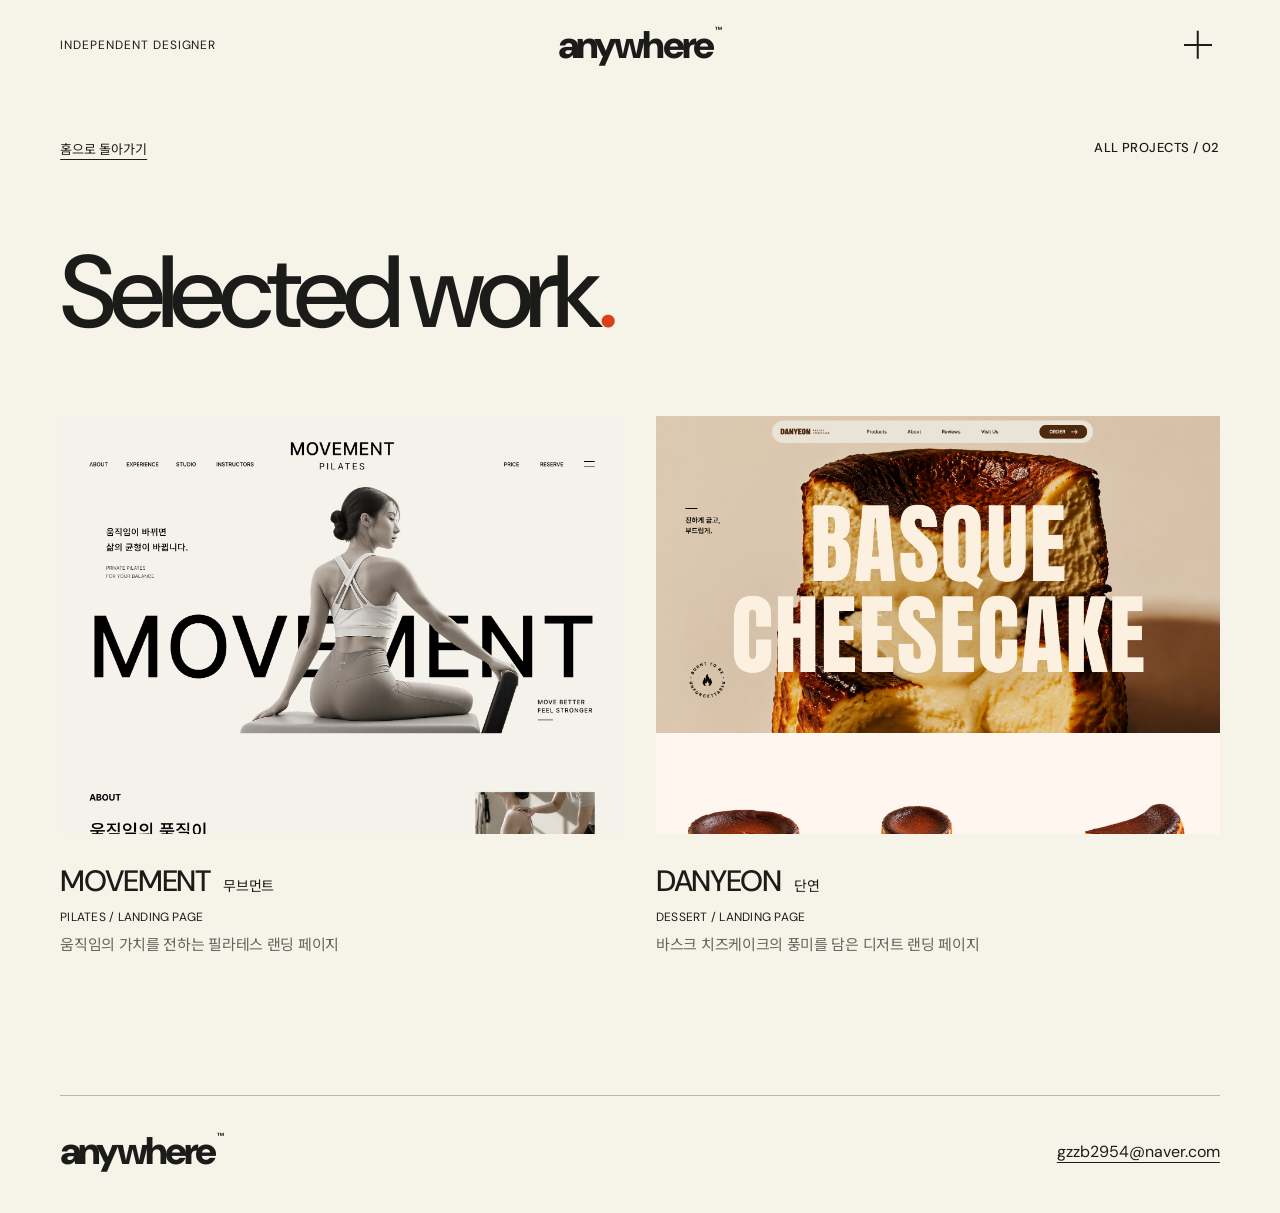
==== projects/index.html @ e53317ad "Add project archive" ====
<!doctype html><html lang="ko"><head><meta charset="UTF-8"><meta name="viewport" content="width=device-width,initial-scale=1"><title>전체 프로젝트 — anywhere</title><meta name="description" content="anywhere의 웹 디자인 프로젝트. 무브먼트와 단연의 랜딩 페이지 디자인을 만나보세요."><meta name="theme-color" content="#f6f3e9"><link rel="icon" href="../assets/favicon.svg" type="image/svg+xml"><link rel="stylesheet" href="../design.css?v=content-2"><script src="../site.js?v=spacing-1" defer></script></head><body class="archive-page" id="top"><a class="skip" href="#main">본문으로 건너뛰기</a><header class="site-header"><span class="header-caption">INDEPENDENT DESIGNER</span><a class="wordmark" href="../" aria-label="anywhere 홈">anywhere<sup>™</sup></a><button class="menu-toggle" id="menu-toggle" type="button" aria-label="메뉴 열기" aria-controls="site-menu" aria-expanded="false"><span class="plus" aria-hidden="true"></span></button></header><dialog class="site-menu" id="site-menu" aria-label="사이트 메뉴"><div class="menu-head"><span class="eyebrow">EXPLORE ANYWHERE</span><button class="menu-close" type="button" aria-label="메뉴 닫기"><span class="plus" aria-hidden="true"></span></button></div><nav aria-label="메인 메뉴"><a href="../#projects"><span>Work</span><small>01</small></a><a href="../#about"><span>About</span><small>02</small></a><a href="../#contact"><span>Contact</span><small>03</small></a></nav><div class="menu-bottom"><span class="eyebrow">DESIGN WITH INTENTION.</span><p>작은 관찰에서 시작해,<br>더 나은 경험을 만듭니다.</p><span class="eyebrow">UI / UX · WEB · BRANDING</span></div></dialog><noscript><nav class="fallback-nav" aria-label="메인 메뉴"><a href="../#projects">Work</a><a href="../#about">About</a><a href="../#contact">Contact</a></nav></noscript><main id="main"><section class="project-archive" aria-labelledby="archive-title"><div class="archive-top"><a class="return-link" href="../#projects">홈으로 돌아가기</a><span class="eyebrow">ALL PROJECTS / 02</span></div><h1 id="archive-title">Selected work<span>.</span></h1><div class="archive-grid"><article class="project"><a class="project-link" href="movement/"><div class="project-image landing-thumbnail"><img src="../assets/movement.png" width="1920" height="9188" alt="무브먼트 랜딩 페이지의 첫 화면" loading="lazy"><span class="project-open">VIEW PROJECT <svg class="arrow arrow-ne" viewBox="0 0 24 24" fill="none" aria-hidden="true"><path d="M7 17 17 7M7 7h10v10"/></svg></span></div><div class="project-meta"><h2>MOVEMENT <span class="project-korean">무브먼트</span></h2><span>PILATES / LANDING PAGE</span></div><p>움직임의 가치를 전하는 필라테스 랜딩 페이지</p></a></article><article class="project"><a class="project-link" href="danyeon/"><div class="project-image landing-thumbnail"><img src="../assets/danyeon.png" width="1920" height="7399" alt="단연 랜딩 페이지의 첫 화면" loading="lazy"><span class="project-open">VIEW PROJECT <svg class="arrow arrow-ne" viewBox="0 0 24 24" fill="none" aria-hidden="true"><path d="M7 17 17 7M7 7h10v10"/></svg></span></div><div class="project-meta"><h2>DANYEON <span class="project-korean">단연</span></h2><span>DESSERT / LANDING PAGE</span></div><p>바스크 치즈케이크의 풍미를 담은 디저트 랜딩 페이지</p></a></article></div></section></main><footer class="archive-footer"><a class="wordmark" href="../" aria-label="anywhere 홈">anywhere<sup>™</sup></a><a class="contact-email" href="mailto:gzzb2954@naver.com">gzzb2954@naver.com</a></footer></body></html>
---- design.css ----
@import url('https://fonts.googleapis.com/css2?family=DM+Sans:wght@400;500;600;700;800;900&family=Noto+Sans+KR:wght@400;500;600;700;800;900&display=swap');
:root{--paper:#f6f3e9;--ink:#1b1c1a;--orange:#d93f19;--line:#bab8ad;--muted:#65665e;--pad:4.7vw;--header:90px;--font:'DM Sans','Noto Sans KR',sans-serif}*{box-sizing:border-box}html{scroll-behavior:smooth;scroll-padding-top:110px}body{margin:0;background:var(--paper);color:var(--ink);font-family:var(--font);-webkit-font-smoothing:antialiased;isolation:isolate}a{color:inherit;text-decoration:none}button{font:inherit;color:inherit}button,a{-webkit-tap-highlight-color:transparent}button{cursor:pointer}a:focus-visible,button:focus-visible,[tabindex]:focus-visible{outline:2px solid var(--orange);outline-offset:6px}::selection{background:var(--orange);color:var(--paper)}.sr-only{position:absolute;width:1px;height:1px;padding:0;margin:-1px;overflow:hidden;clip:rect(0,0,0,0);white-space:nowrap;border:0}.skip{position:fixed;left:20px;top:-80px;z-index:60;background:var(--ink);color:var(--paper);padding:15px}.skip:focus{top:15px}.eyebrow{font-size:.8125rem;line-height:1.6;letter-spacing:.035em;font-weight:500}.arrow{display:inline-block;flex:none;width:22px;height:22px;stroke:currentColor;stroke-width:1.5;vertical-align:middle}.arrow-down{transform:rotate(135deg)}.arrow-up{transform:rotate(-45deg)}.arrow-left{transform:rotate(-135deg)}.arrow-right{transform:rotate(45deg)}
/* Quiet center branding and a compact, keyboard accessible menu. */
.site-header{height:var(--header);position:sticky;top:0;z-index:25;background:var(--paper);display:grid;grid-template-columns:1fr auto 1fr;align-items:center;padding:0 var(--pad)}.header-caption{font-size:.75rem;letter-spacing:.08em}.wordmark{font-size:2.4rem;font-weight:900;letter-spacing:-.075em;line-height:1;position:relative}.wordmark sup{font-size:.55rem;font-weight:600;vertical-align:top;margin-left:3px;letter-spacing:0}.menu-toggle,.menu-close{border:0;background:none;width:44px;height:44px;display:grid;place-items:center;justify-self:end;padding:0;position:relative}.plus{position:relative;width:28px;height:28px;display:block}.plus::before,.plus::after{content:"";position:absolute;top:13px;left:0;width:28px;height:1.5px;background:currentColor;transition:transform .25s}.plus::after{transform:rotate(90deg)}.menu-toggle:hover .plus{color:var(--orange)}.site-menu{position:fixed;inset:0 0 0 auto;width:min(460px,100%);height:100dvh;max-height:none;max-width:none;margin:0;border:0;padding:26px 44px 40px;background:var(--paper);color:var(--ink)}.site-menu[open]{display:flex;flex-direction:column;animation:menu-in .28s ease-out}.site-menu::backdrop{background:#18191033;backdrop-filter:blur(12px)}.menu-head{display:flex;justify-content:space-between;align-items:center}.menu-close .plus{transform:rotate(45deg)}.site-menu nav{display:flex;flex-direction:column;margin-top:50px}.site-menu nav a{display:flex;align-items:center;justify-content:space-between;font-size:3.4rem;line-height:1.35;letter-spacing:-.04em}.site-menu nav a:hover{color:var(--orange)}.site-menu nav small{font-size:.75rem;letter-spacing:0}.menu-bottom{margin-top:auto;padding-top:45px}.menu-bottom p{font-size:1.1rem;line-height:1.8;letter-spacing:-.03em;margin:20px 0 40px}.menu-bottom>.eyebrow:last-child{font-size:.75rem;color:var(--muted)}.menu-open{overflow:hidden}.fallback-nav{display:flex;gap:30px;justify-content:center;padding:12px}.fallback-nav a{text-decoration:underline}@keyframes menu-in{from{opacity:0;transform:translateX(40px)}to{opacity:1;transform:translateX(0)}}
/* The supplied artwork starts at viewport size, then shrinks within a pinned stage. */
.hero{padding-top:22px}.hero-frame{width:76%;margin:0 auto;will-change:width}.hero-visual{overflow:hidden}.hero-art{display:block;width:100%;height:auto;margin-top:-6.3%;margin-bottom:-7.8%}.hero-foot{display:flex;align-items:center;justify-content:space-between;gap:20px;margin:32px var(--pad) 0;font-size:.75rem;letter-spacing:.035em;line-height:1.6}.hero-foot>a{display:flex;gap:10px;align-items:center;padding:8px 0}.hero-foot .arrow{width:18px;height:18px}.hero-foot>a:hover{color:var(--orange)}
.about{padding:150px 0 125px;overflow:hidden}.about-layout{display:grid;grid-template-columns:42% 58%;padding:0 var(--pad)}.about-caption{display:flex;flex-direction:column;justify-content:space-between;align-items:flex-start;padding:5px 40px 12px 0}.about-caption>p{font-size:1.1rem;line-height:1.5;letter-spacing:-.025em;margin:0}.about-copy h2{font-size:clamp(1.6rem,2.1vw,2.4rem);font-weight:800;line-height:1.4;letter-spacing:-.04em;margin:0 0 30px;word-break:keep-all}.about-copy>p{font-size:clamp(1.55rem,2.05vw,2.3rem);font-weight:400;line-height:1.55;letter-spacing:-.04em;margin:0 0 40px;word-break:keep-all}.about-copy>.eyebrow{color:var(--muted);font-size:.75rem}.belief-viewport{margin-top:40px;overflow:hidden}.belief-track{display:flex;align-items:center;justify-content:center;gap:4vw;width:max-content;min-width:100%;position:relative;left:50%;transform:translateX(-50%);white-space:nowrap;will-change:transform}.belief-track span{font-size:clamp(3rem,7.2vw,8rem);line-height:1.1;letter-spacing:-.045em;font-weight:900;color:#d8d5ca}.belief-track .active{color:var(--orange)}.about-bottom{display:grid;grid-template-columns:42% 58%;padding:40px var(--pad) 0;align-items:center}.about-bottom>.eyebrow{font-size:.75rem;color:var(--muted)}.pill{display:flex;gap:30px;align-items:center;justify-content:center;border:1px solid var(--ink);border-radius:100px;min-height:46px;width:260px;font-size:1rem;padding:10px 25px;transition:color .2s,background .2s}.pill:hover{background:var(--ink);color:var(--paper)}.pill .arrow{width:20px;height:20px}
.section-bar{margin:0 var(--pad);padding:20px 0;border-top:1px solid var(--line);display:flex;justify-content:space-between;align-items:center;gap:20px}.section-bar h2{font-size:.875rem;font-weight:500;letter-spacing:.055em;margin:0}.carousel-controls{display:flex;gap:6px}.carousel-controls button{display:grid;place-items:center;border:1px solid var(--ink);background:transparent;border-radius:50%;width:38px;height:38px;transition:background .2s,color .2s}.carousel-controls button:disabled{opacity:.28;cursor:default}.carousel-controls button:hover:not(:disabled){background:var(--ink);color:var(--paper)}.carousel-controls .arrow{width:20px;height:20px}.work-track{display:flex;gap:24px;overflow-x:auto;scroll-snap-type:x mandatory;scrollbar-width:none;padding:22px var(--pad) 10px;scroll-padding-left:var(--pad);overscroll-behavior-x:contain}.work-track::-webkit-scrollbar{display:none}.project{flex:0 0 62%;min-width:0;scroll-snap-align:start}.project-image{position:relative;overflow:hidden;aspect-ratio:1.42;background:#d6d3c9}.project-image img{display:block;width:100%;height:100%;object-fit:cover;transition:transform .7s cubic-bezier(.2,.6,.3,1)}.project-link:hover img{transform:scale(1.025)}.project-open{position:absolute;bottom:24px;right:24px;background:var(--paper);padding:10px 16px;border-radius:30px;font-size:.75rem;display:flex;align-items:center;gap:18px;opacity:0;transform:translateY(6px);transition:opacity .2s,transform .2s}.project-link:hover .project-open,.project-link:focus-visible .project-open{opacity:1;transform:translateY(0)}.project-open .arrow{width:18px;height:18px}.project-meta{display:flex;align-items:baseline;justify-content:space-between;gap:20px;margin-top:22px}.project-meta h3{font-size:1.7rem;font-weight:700;letter-spacing:-.045em;margin:0}.project-meta>span{font-size:.75rem;letter-spacing:.02em;text-align:right}.project-link>p{font-size:.9375rem;color:var(--muted);letter-spacing:-.02em;margin:8px 0 10px}.work-note{display:flex;align-items:flex-start;justify-content:space-between;gap:30px;margin:30px var(--pad) 0;font-size:.75rem;color:var(--muted);line-height:1.7}.work-note>p{margin:0}.disciplines{padding:130px 0}.disciplines .section-bar{padding-bottom:40px}.disciplines .section-bar>.eyebrow{font-size:.75rem}.discipline{display:grid;grid-template-columns:10% 1fr 1fr;align-items:center;gap:20px;padding:26px 0;margin:0 var(--pad);border-bottom:1px solid var(--line)}.discipline>span{font-size:.75rem;color:var(--muted)}.discipline h3{font-size:clamp(1.8rem,3.5vw,3.75rem);line-height:1.2;font-weight:500;letter-spacing:-.05em;margin:0}.discipline p{font-size:.875rem;color:var(--muted);line-height:1.8;margin:0;text-align:right}
.contact{background:var(--orange);padding:35px var(--pad) 25px;overflow:hidden}.contact-top{display:flex;justify-content:space-between;gap:20px;align-items:center}.back-top{display:flex;align-items:center;gap:10px;font-size:.75rem}.back-top .arrow{width:18px;height:18px}.contact h2{font-size:clamp(3rem,7.3vw,8.5rem);font-weight:700;letter-spacing:-.065em;line-height:1.03;margin:85px 0 50px}.contact h2 em{font-style:normal;color:var(--paper)}.contact-info{display:grid;grid-template-columns:1fr 1fr;gap:40px;align-items:start;margin-bottom:85px}.contact-info>p{font-size:1.125rem;line-height:1.7;letter-spacing:-.035em;margin:0}.contact-info>div{justify-self:end}.contact-info>div p{font-size:.875rem;line-height:1.6}.contact-info .eyebrow{font-size:.75rem}.footer-wordmark{display:block;font-size:clamp(4rem,18.3vw,24rem);font-weight:900;line-height:.9;letter-spacing:-.075em;position:relative;width:fit-content}.footer-wordmark sup{font-size:1rem;vertical-align:top;position:absolute;top:14%;right:-22px;letter-spacing:0}.footer-bottom{margin-top:38px;border-top:1px solid #8f2e17;padding-top:22px;display:flex;justify-content:space-between;gap:20px;font-size:.75rem;letter-spacing:.035em}
/* Project detail pages follow the same quiet, image-led rhythm. */
.section-pad{padding:50px var(--pad) 75px}.section-top{display:flex;justify-content:space-between;align-items:center;gap:25px}.return-link{display:flex;align-items:center;gap:10px;font-size:.8125rem}.return-link .arrow{width:18px;height:18px}.case-intro{padding-top:30px;padding-bottom:38px}.case-intro>.section-top{border-top:1px solid var(--line);padding-top:25px}.case-intro h1{font-size:clamp(3rem,12.2vw,14rem);line-height:.92;font-weight:800;letter-spacing:-.065em;color:var(--ink);margin:90px 0 35px}.case-subtitle{display:flex;justify-content:space-between;align-items:center;gap:30px}.case-subtitle p{font-size:1.125rem;letter-spacing:-.03em;margin:0}.case-subtitle .eyebrow{font-size:.75rem}.case-cover{margin:0 var(--pad)}.case-cover img{display:block;width:100%;height:auto;max-height:960px;object-fit:cover}.case-cover figcaption{display:flex;justify-content:space-between;gap:15px;font-size:.75rem;line-height:1.6;color:var(--muted);padding-top:15px}.case-overview{display:grid;grid-template-columns:1fr 1.45fr;gap:10%;padding-top:115px;padding-bottom:100px}.case-overview h2{font-size:clamp(1.75rem,3vw,3rem);font-weight:700;line-height:1.45;letter-spacing:-.04em;margin:0 0 30px}.case-intro-copy{font-size:1.125rem;line-height:1.9;letter-spacing:-.02em;word-break:keep-all}.case-facts{margin:45px 0 0}.case-facts>div{display:grid;grid-template-columns:120px 1fr;gap:25px;border-top:1px solid var(--line);padding:17px 0;font-size:.875rem;line-height:1.7}.case-facts dt{color:var(--muted)}.case-facts dd{margin:0}.case-direction{border-top:1px solid var(--line)}.design-notes{display:grid;grid-template-columns:repeat(3,1fr);gap:5%;margin:55px 0 80px}.note-number{font-size:.8125rem;color:var(--muted)}.design-notes h3{font-size:1.3rem;line-height:1.5;letter-spacing:-.035em;font-weight:700;margin:25px 0 18px;word-break:keep-all}.design-notes p{font-size:1rem;line-height:1.9;word-break:keep-all;color:var(--muted);margin:0}.palette-heading{display:flex;justify-content:space-between;gap:25px;border-top:1px solid var(--line);padding-top:25px;margin-bottom:25px}.palette{display:grid;grid-template-columns:repeat(3,1fr);gap:22px}.palette>div{display:flex;justify-content:space-between;flex-wrap:wrap;gap:10px;font-size:.8125rem}.swatch{width:100%;height:150px;border:1px solid #22221f20}.case-next{background:var(--orange);padding-bottom:28px}.case-next>a{display:flex;align-items:center;justify-content:space-between;gap:25px;padding:55px 0 70px}.case-next h2{font-size:clamp(2.5rem,7vw,8rem);font-weight:700;line-height:1;letter-spacing:-.06em;margin:0}.case-next>a .arrow{width:30px;height:30px}.case-end{display:flex;justify-content:space-between;border-top:1px solid #8f2e17;padding-top:24px;font-size:.8125rem}.case-end a{display:flex;align-items:center;gap:10px}.case-end .arrow{width:18px;height:18px}
@media(min-width:1800px){:root{--pad:6vw}}@media(max-width:900px){.header-caption{font-size:.75rem}.about{padding-top:110px}.about-layout,.about-bottom{grid-template-columns:34% 66%}.about-copy h2{font-size:1.55rem}.about-copy>p{font-size:1.5rem}.desktop-break{display:none}.project{flex-basis:76%}.discipline{grid-template-columns:8% 1fr}.discipline p{grid-column:2;text-align:left}.disciplines .section-bar>.eyebrow{max-width:220px;text-align:right}.case-overview{grid-template-columns:.7fr 1.45fr;gap:5%}}
@media(max-width:600px){:root{--pad:6vw;--header:74px}html{scroll-padding-top:90px}.site-header .header-caption{visibility:hidden;font-size:0}.wordmark{font-size:1.9rem}.plus,.plus::before,.plus::after{width:24px}.plus{height:24px}.plus::before,.plus::after{top:11px}.site-menu{padding:20px 25px 30px}.site-menu nav{margin-top:35px}.site-menu nav a{font-size:3rem}.menu-bottom p{margin-bottom:25px}.hero{padding-top:16px}.hero-frame{width:92%}.hero-art{width:146%;max-width:none;margin-left:-23%;margin-top:-10%;margin-bottom:-11.4%}.hero-foot{margin-top:22px;font-size:.75rem;gap:12px}.hero-foot>span:nth-child(2){display:none}.hero-foot .arrow{width:16px;height:16px}.hero-foot a{gap:4px}.about{padding-top:90px;padding-bottom:80px}.about-layout{grid-template-columns:1fr;gap:35px}.about-caption{flex-direction:row;padding:0;align-items:flex-start;gap:20px}.about-caption>p{font-size:.8125rem;line-height:1.5;text-align:right}.about-caption .eyebrow{font-size:.75rem}.about-copy h2{font-size:1.45rem;line-height:1.5;margin-bottom:24px}.about-copy>p{font-size:1.4rem;line-height:1.65;margin-bottom:30px}.about-copy>.eyebrow{font-size:.75rem}.belief-viewport{margin-top:28px}.belief-track{gap:25px}.belief-track span{font-size:3rem}.about-bottom{display:flex;flex-direction:column-reverse;align-items:flex-start;gap:24px;padding-top:30px}.about-bottom>.eyebrow{font-size:.75rem}.pill{width:100%;min-height:45px;font-size:.9375rem}.section-bar{padding-top:16px;padding-bottom:8px}.section-bar h2{font-size:.75rem}.carousel-controls button{width:34px;height:34px}.carousel-controls .arrow{width:18px;height:18px}.work-track{gap:16px;padding-top:20px}.project{flex-basis:86%}.project-image{aspect-ratio:1.08}.project-open{opacity:1;transform:none;bottom:14px;right:14px;padding:8px 12px;gap:7px;font-size:.75rem}.project-open .arrow{width:16px;height:16px}.project-meta{flex-direction:column;gap:7px;margin-top:18px}.project-meta h3{font-size:1.4rem}.project-meta>span{font-size:.75rem;text-align:left}.project-link>p{font-size:.8125rem;line-height:1.6;margin-top:9px}.work-note{flex-direction:column;gap:10px;margin-top:25px;font-size:.75rem}.work-note>p{max-width:280px}.disciplines{padding:85px 0}.disciplines .section-bar{padding-bottom:25px}.disciplines .section-bar>.eyebrow{font-size:.75rem;max-width:165px}.discipline{gap:10px 20px;padding:22px 0}.discipline h3{font-size:1.65rem}.discipline>span{font-size:.75rem}.discipline p{font-size:.75rem}.contact{padding-top:25px}.contact-top>.eyebrow{font-size:.75rem}.back-top{font-size:.75rem;gap:4px}.back-top .arrow{width:16px;height:16px}.contact h2{font-size:clamp(2.5rem,9.6vw,3.7rem);margin:55px 0 34px;letter-spacing:-.055em;line-height:1.1}.contact-info{grid-template-columns:1fr;gap:30px;margin-bottom:60px}.contact-info>p{font-size:.9375rem}.contact-info>div{justify-self:start}.contact-info>div p{font-size:.8125rem}.contact-info .eyebrow{font-size:.75rem}.footer-wordmark{font-size:17.5vw}.footer-wordmark sup{font-size:.6rem;right:-12px}.footer-bottom{font-size:.75rem;margin-top:28px;gap:10px}.section-pad{padding:35px var(--pad) 50px}.section-top{gap:18px;align-items:flex-start}.section-top>.eyebrow{font-size:.75rem;text-align:right}.case-intro{padding-top:15px;padding-bottom:28px}.case-intro h1{font-size:12.3vw;margin-top:55px;margin-bottom:25px}.return-link{font-size:.75rem;gap:5px}.case-subtitle{flex-direction:column;align-items:flex-start;gap:12px}.case-subtitle p{font-size:1rem}.case-subtitle .eyebrow{font-size:.75rem}.case-cover figcaption{flex-direction:column;gap:5px;font-size:.75rem}.case-overview{grid-template-columns:1fr;gap:25px;padding-top:60px}.case-section-label{font-size:.75rem}.case-overview h2{font-size:1.8rem;line-height:1.45;margin-bottom:20px}.case-intro-copy{font-size:1rem}.case-facts>div{grid-template-columns:80px 1fr;gap:15px;font-size:.8125rem}.case-facts{margin-top:30px}.design-notes{grid-template-columns:1fr;gap:35px;margin:35px 0 50px}.design-notes article{display:grid;grid-template-columns:35px 1fr;gap:15px}.note-number{padding-top:5px;font-size:.75rem}.design-notes h3{font-size:1.15rem;margin:0}.design-notes p{grid-column:2;font-size:.9375rem}.palette-heading .eyebrow{font-size:.75rem}.palette{gap:12px}.palette>div{font-size:.75rem;gap:5px}.palette>div>span{width:100%}.swatch{height:85px}.case-next>.eyebrow{font-size:.75rem}.case-next>a{padding:35px 0 45px}.case-next h2{font-size:8vw}.case-next>a .arrow{width:24px;height:24px}.case-end{font-size:.75rem}}
@media(prefers-reduced-motion:reduce){html{scroll-behavior:auto}*,*::before,*::after{animation:none!important;transition:none!important}.hero-frame{will-change:auto}.belief-track{will-change:auto}}

@media(max-width:600px){.hero-foot{flex-wrap:wrap}.hero-foot>a{margin-left:auto}.footer-bottom{flex-wrap:wrap;gap:10px 20px}}

.home-page>.site-header{position:fixed;inset:0 0 auto;background:transparent}.hero{padding:0;height:180svh;position:relative}.hero-stage{height:100svh;position:sticky;top:0;display:grid;place-items:center;overflow:hidden}.hero-frame{width:100%;height:100%;margin:0;transform-origin:center;will-change:transform}.hero-visual{height:100%;width:100%;display:grid;place-items:center;background:#eeece6;overflow:hidden}.hero-art-window{width:max(100%,calc(100svh * 1.85));aspect-ratio:1672 / 710;overflow:hidden;flex:none}.hero-art{display:block;width:100%;height:auto;max-width:none;margin:-6.3% 0 -7.8%;transform:none}.hero-foot{position:absolute;bottom:24px;left:var(--pad);right:var(--pad);margin:0;z-index:2}.hero-foot>a{background:var(--paper);border-radius:30px;padding:10px 16px}.hero-stage+.about{position:relative}@media(max-width:600px){.hero{height:165svh;padding:0}.hero-art-window{width:150%;aspect-ratio:1672 / 710}.hero-art{width:100%;margin:-6.3% 0 -7.8%}.hero-foot{bottom:20px;gap:10px}.hero-foot>a{padding:8px 10px}.hero-foot>span:first-child{max-width:130px}}@media(prefers-reduced-motion:reduce){.hero{height:100svh}.hero-stage{position:relative}.hero-frame{transform:none!important;will-change:auto}}

/* Original landing-page work: top crops for covers, uncropped full designs below. */
.landing-thumbnail img{object-position:center top}.project-korean{font-size:.875rem;font-weight:400;letter-spacing:-.02em;margin-left:8px}.landing-cover-window{aspect-ratio:16/10;overflow:hidden}.case-cover.landing-cover img{width:100%;height:100%;max-height:none;object-fit:cover;object-position:center top}.landing-cover figcaption>a{display:inline-flex;align-items:center;gap:8px}.landing-cover .arrow,.original-link .arrow{width:18px;height:18px}.full-design{background:#e9e7e0}.full-design .section-top{padding-bottom:30px;border-bottom:1px solid var(--line);margin-bottom:45px}.full-design h2{font-weight:500;margin:0}.original-link{font-size:.875rem;display:inline-flex;align-items:center;gap:10px}.original-link:hover{color:var(--orange)}.full-design figure{max-width:1120px;margin:0 auto}.full-design figure>img{display:block;width:100%;height:auto;max-height:none;box-shadow:0 8px 40px #1b1c1a0d}.full-design figcaption{font-size:.75rem;color:var(--muted);margin-top:20px;line-height:1.6}.case-direction:has(+.full-design){padding-bottom:0}.case-direction:has(+.full-design) .design-notes{margin-bottom:65px}@media(max-width:600px){.landing-thumbnail{aspect-ratio:1.4}.landing-cover-window{aspect-ratio:16/10}.project-korean{font-size:.8125rem}.full-design .section-top{align-items:center;gap:10px;margin-bottom:25px;padding-bottom:22px}.full-design h2{font-size:.75rem}.original-link{font-size:.75rem;gap:5px}.full-design figcaption{font-size:.75rem}.case-direction:has(+.full-design) .design-notes{margin-bottom:40px}}

/* Small spacing refinements where labels, images and section transitions were tight. */
.home-page>.site-header.header-over-content{background:var(--paper)}
.work-track{padding-top:34px}.project-meta{margin-top:30px}.discipline{padding-top:34px;padding-bottom:34px}.contact{padding-top:55px}.case-intro{padding-bottom:56px}.case-direction:has(+.full-design) .design-notes{margin-bottom:85px}
@media(max-width:600px){.work-track{padding-top:28px}.project-meta{margin-top:26px}.discipline{padding-top:28px;padding-bottom:28px}.contact{padding-top:39px}.case-intro{padding-bottom:40px}.case-direction:has(+.full-design) .design-notes{margin-bottom:56px}}

/* Biography and project-led philosophy have distinct visual roles. */
.about-personal .about-bottom{padding-top:52px}.about-personal .about-copy>p{font-size:clamp(1.35rem,1.85vw,2rem);line-height:1.65}

/* Open typographic rows: principle first, plain-language meaning beside it. */
.philosophy-table{padding:140px 0 150px}
.philosophy-table .section-bar{align-items:baseline;gap:28px;padding-top:22px;padding-bottom:64px}
.philosophy-intro{margin:0;font-size:.875rem;line-height:1.65;letter-spacing:-.025em;word-break:keep-all}
.principles-list{list-style:none;padding:0;margin:0 var(--pad)}
.principle{display:grid;grid-template-columns:8% minmax(0,1fr) minmax(280px,30%);align-items:center;column-gap:24px;min-height:176px;padding:42px 0;border-bottom:1px solid var(--line)}
.principle-number{align-self:center;font-size:.75rem;font-variant-numeric:tabular-nums;color:var(--orange);letter-spacing:.04em}
.principle h3{margin:0;font-size:clamp(2.6rem,4.15vw,5.5rem);font-weight:500;line-height:1.08;letter-spacing:-.055em;white-space:nowrap}
.principle-copy{padding-left:10px}
.principle-copy p{margin:0;color:var(--muted);font-size:clamp(.8125rem,.94vw,1rem);line-height:1.85;letter-spacing:-.025em;word-break:keep-all}
.principle-copy .principle-label{color:var(--ink);font-size:clamp(.875rem,1.05vw,1.125rem);font-weight:500;margin-bottom:9px;line-height:1.5}
@media(min-width:1800px){.principle{min-height:210px;padding:52px 0}.philosophy-table .section-bar{padding-bottom:76px}}
@media(max-width:1050px){.principle{grid-template-columns:5% minmax(0,1fr) minmax(245px,32%);column-gap:18px;min-height:160px}.principle h3{font-size:3.9vw}.principle-copy{padding-left:0}.principle-copy p{font-size:.8125rem}}
@media(max-width:760px){.philosophy-table{padding:100px 0 110px}.philosophy-table .section-bar{padding-bottom:30px;align-items:flex-start}.philosophy-intro{max-width:180px;text-align:right;font-size:.75rem}.principle{grid-template-columns:28px minmax(0,1fr);gap:19px 18px;padding:32px 0 36px;min-height:0;align-items:baseline}.principle h3{font-size:clamp(1.8rem,5.8vw,2.7rem);letter-spacing:-.055em}.principle-number{align-self:baseline;font-size:.6875rem}.principle-copy{grid-column:2}.principle-copy .principle-label{font-size:.875rem;margin-bottom:5px}.principle-copy p{font-size:.8125rem;line-height:1.8}}
@media(max-width:600px){.about-personal .about-bottom{padding-top:35px}.about-personal .about-copy>p{font-size:1.25rem;line-height:1.75}}

/* Personal introduction and a complete project index. */
.work-footer{display:flex;justify-content:center;margin:48px var(--pad) 0}
.work-view-all{display:inline-flex;align-items:center;justify-content:center;gap:26px;min-height:50px;padding:13px 25px;border:1px solid var(--ink);border-radius:999px;font-size:.9375rem;line-height:1.5;transition:background .2s,color .2s}
.work-view-all .arrow{width:18px;height:18px}
.work-view-all:hover{background:var(--ink);color:var(--paper)}
@media(max-width:600px){.work-footer{margin-top:34px}.work-view-all{min-height:48px;padding:12px 24px;font-size:.875rem;gap:22px}}
.about-personal .about-copy h2{font-size:clamp(2rem,3.15vw,3.5rem);font-weight:600;line-height:1.4;letter-spacing:-.055em;margin-bottom:32px}
.about-personal .about-copy>p{font-size:clamp(1rem,1.3vw,1.375rem);line-height:1.9;letter-spacing:-.025em;color:var(--muted)}
.work-actions{display:flex;align-items:center;gap:30px}
.all-projects-link{font-size:.875rem;line-height:1.5;padding:10px 0;text-decoration:underline;text-underline-offset:5px;text-decoration-thickness:1px}
.all-projects-link:hover{color:var(--orange)}
.work-note.work-note-end{justify-content:flex-end;align-items:flex-end}
.contact-info>div .contact-email{font-size:clamp(1rem,1.65vw,1.75rem);letter-spacing:-.025em}
.contact-email{text-decoration:underline;text-decoration-thickness:1px;text-underline-offset:5px;overflow-wrap:anywhere}
.contact-email:hover{opacity:.7}
.project-archive{padding:48px var(--pad) 130px}
.archive-top{display:flex;justify-content:space-between;align-items:center;gap:20px}
.archive-top .return-link{text-decoration:underline;text-underline-offset:5px}
.project-archive h1{font-size:clamp(3.5rem,8vw,9rem);font-weight:500;line-height:1.05;letter-spacing:-.065em;margin:80px 0 70px}
.project-archive h1>span{color:var(--orange)}
.archive-grid{display:grid;grid-template-columns:repeat(2,minmax(0,1fr));gap:60px 32px}
.archive-grid .project-image{aspect-ratio:1.35}
.archive-grid .project-meta{align-items:flex-start;flex-direction:column;gap:10px}
.archive-grid .project-meta h2{margin:0;font-size:clamp(1.5rem,2.3vw,2.4rem);line-height:1.2;letter-spacing:-.045em;font-weight:500}
.archive-grid .project-meta>span{text-align:left}
.archive-footer{margin:0 var(--pad);padding:36px 0 42px;border-top:1px solid var(--line);display:flex;justify-content:space-between;align-items:center;gap:32px}
@media(max-width:600px){.about-personal .about-copy h2{font-size:clamp(1.7rem,6.5vw,2.2rem);margin-bottom:24px}.about-personal .about-copy>p{font-size:1rem;line-height:1.85}.work-actions{gap:18px}.all-projects-link{font-size:.8125rem}.work .section-bar{gap:12px}.contact-info>div .contact-email{font-size:1.125rem}.project-archive{padding:30px var(--pad) 80px}.archive-top .return-link,.archive-top .eyebrow{font-size:.75rem}.project-archive h1{font-size:clamp(2.5rem,10vw,3.75rem);margin:55px 0 40px}.archive-grid{grid-template-columns:1fr;gap:48px}.archive-grid .project-meta h2{font-size:1.65rem}.archive-footer{flex-direction:column;align-items:flex-start;padding:30px 0;gap:26px}.archive-footer .contact-email{font-size:.9375rem}}
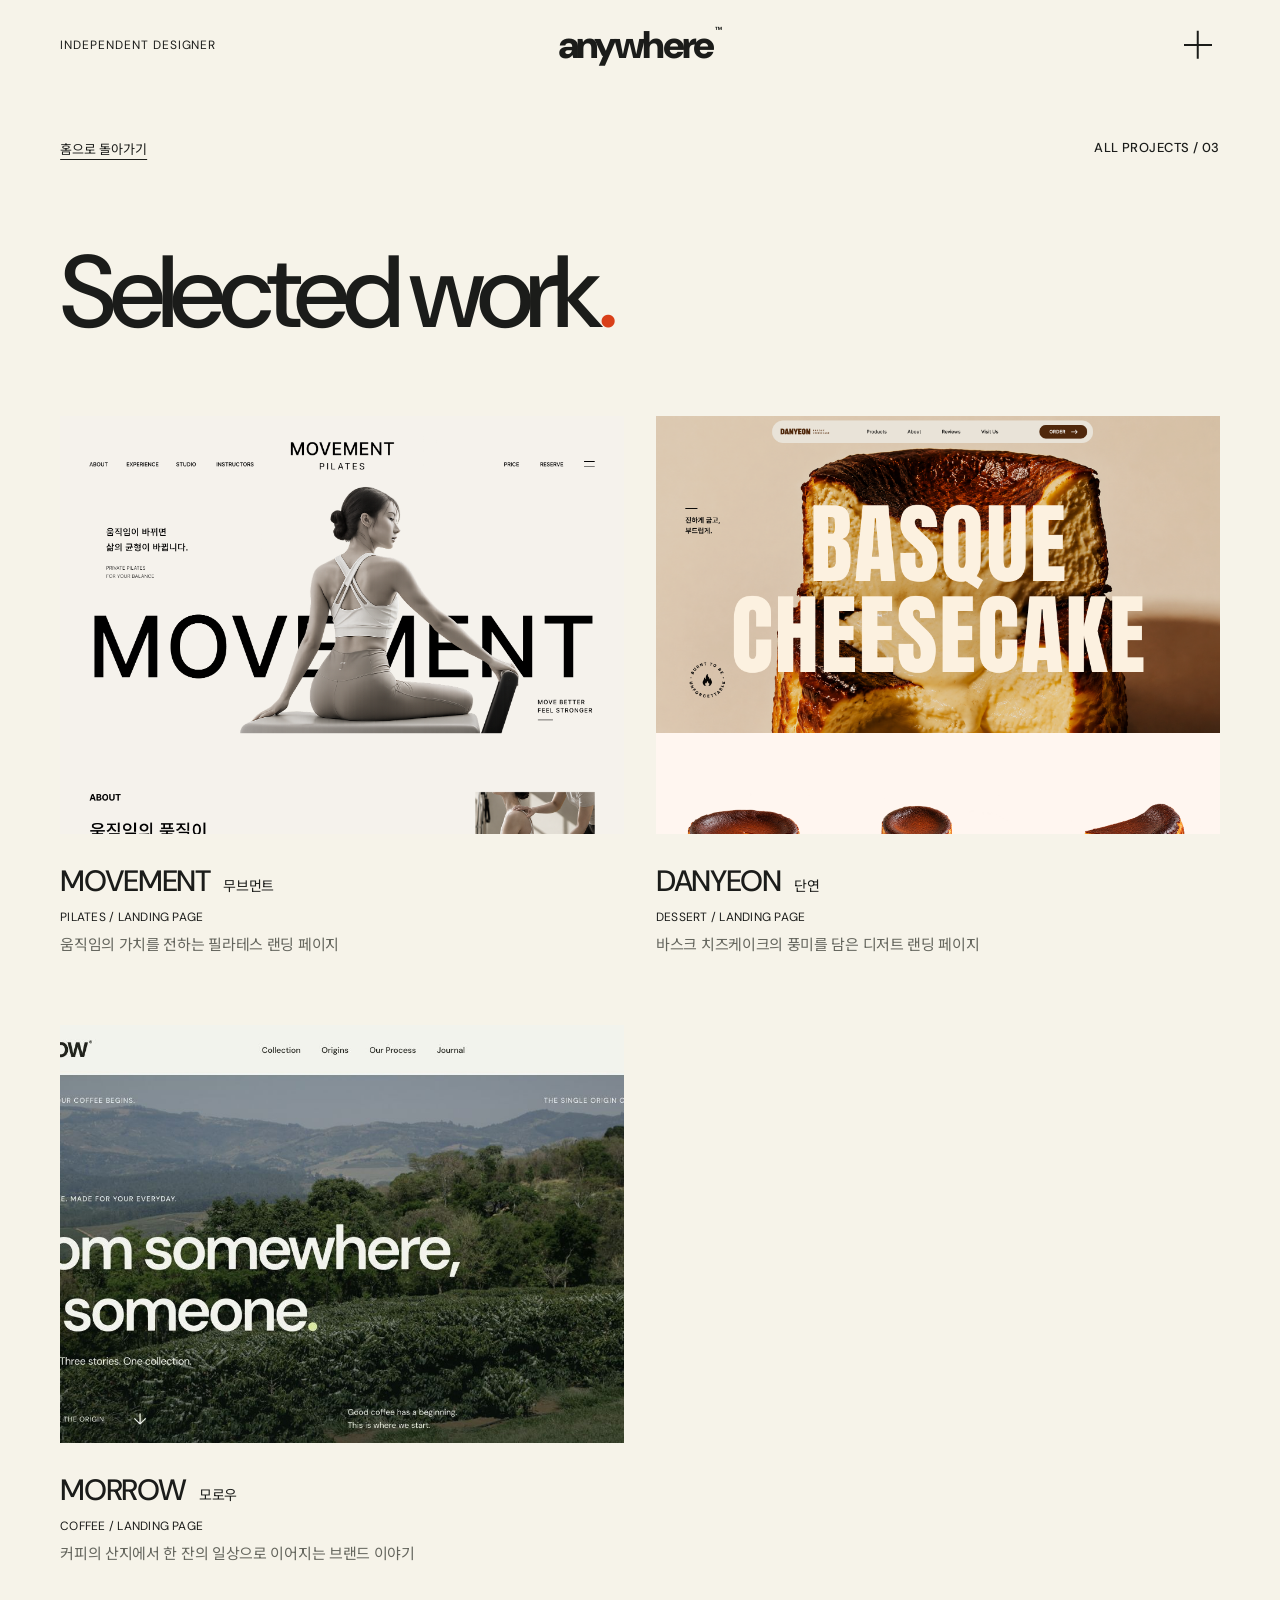
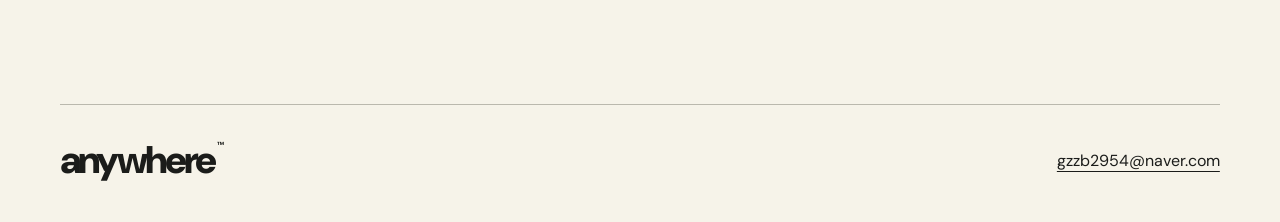
==== commit bbf96abb: "Include MORROW in all projects" ====
--- a/projects/index.html
+++ b/projects/index.html
@@ -1 +1 @@
-<!doctype html><html lang="ko"><head><meta charset="UTF-8"><meta name="viewport" content="width=device-width,initial-scale=1"><title>전체 프로젝트 — anywhere</title><meta name="description" content="anywhere의 웹 디자인 프로젝트. 무브먼트와 단연의 랜딩 페이지 디자인을 만나보세요."><meta name="theme-color" content="#f6f3e9"><link rel="icon" href="../assets/favicon.svg" type="image/svg+xml"><link rel="stylesheet" href="../design.css?v=content-2"><script src="../site.js?v=spacing-1" defer></script></head><body class="archive-page" id="top"><a class="skip" href="#main">본문으로 건너뛰기</a><header class="site-header"><span class="header-caption">INDEPENDENT DESIGNER</span><a class="wordmark" href="../" aria-label="anywhere 홈">anywhere<sup>™</sup></a><button class="menu-toggle" id="menu-toggle" type="button" aria-label="메뉴 열기" aria-controls="site-menu" aria-expanded="false"><span class="plus" aria-hidden="true"></span></button></header><dialog class="site-menu" id="site-menu" aria-label="사이트 메뉴"><div class="menu-head"><span class="eyebrow">EXPLORE ANYWHERE</span><button class="menu-close" type="button" aria-label="메뉴 닫기"><span class="plus" aria-hidden="true"></span></button></div><nav aria-label="메인 메뉴"><a href="../#projects"><span>Work</span><small>01</small></a><a href="../#about"><span>About</span><small>02</small></a><a href="../#contact"><span>Contact</span><small>03</small></a></nav><div class="menu-bottom"><span class="eyebrow">DESIGN WITH INTENTION.</span><p>작은 관찰에서 시작해,<br>더 나은 경험을 만듭니다.</p><span class="eyebrow">UI / UX · WEB · BRANDING</span></div></dialog><noscript><nav class="fallback-nav" aria-label="메인 메뉴"><a href="../#projects">Work</a><a href="../#about">About</a><a href="../#contact">Contact</a></nav></noscript><main id="main"><section class="project-archive" aria-labelledby="archive-title"><div class="archive-top"><a class="return-link" href="../#projects">홈으로 돌아가기</a><span class="eyebrow">ALL PROJECTS / 02</span></div><h1 id="archive-title">Selected work<span>.</span></h1><div class="archive-grid"><article class="project"><a class="project-link" href="movement/"><div class="project-image landing-thumbnail"><img src="../assets/movement.png" width="1920" height="9188" alt="무브먼트 랜딩 페이지의 첫 화면" loading="lazy"><span class="project-open">VIEW PROJECT <svg class="arrow arrow-ne" viewBox="0 0 24 24" fill="none" aria-hidden="true"><path d="M7 17 17 7M7 7h10v10"/></svg></span></div><div class="project-meta"><h2>MOVEMENT <span class="project-korean">무브먼트</span></h2><span>PILATES / LANDING PAGE</span></div><p>움직임의 가치를 전하는 필라테스 랜딩 페이지</p></a></article><article class="project"><a class="project-link" href="danyeon/"><div class="project-image landing-thumbnail"><img src="../assets/danyeon.png" width="1920" height="7399" alt="단연 랜딩 페이지의 첫 화면" loading="lazy"><span class="project-open">VIEW PROJECT <svg class="arrow arrow-ne" viewBox="0 0 24 24" fill="none" aria-hidden="true"><path d="M7 17 17 7M7 7h10v10"/></svg></span></div><div class="project-meta"><h2>DANYEON <span class="project-korean">단연</span></h2><span>DESSERT / LANDING PAGE</span></div><p>바스크 치즈케이크의 풍미를 담은 디저트 랜딩 페이지</p></a></article></div></section></main><footer class="archive-footer"><a class="wordmark" href="../" aria-label="anywhere 홈">anywhere<sup>™</sup></a><a class="contact-email" href="mailto:gzzb2954@naver.com">gzzb2954@naver.com</a></footer></body></html>+<!doctype html><html lang="ko"><head><meta charset="UTF-8"><meta name="viewport" content="width=device-width,initial-scale=1"><title>전체 프로젝트 — anywhere</title><meta name="description" content="anywhere의 웹 디자인 프로젝트. 무브먼트, 단연, 모로우의 랜딩 페이지 디자인을 만나보세요."><meta name="theme-color" content="#f6f3e9"><link rel="icon" href="../assets/favicon.svg" type="image/svg+xml"><link rel="stylesheet" href="../design.css?v=morrow-cover-20260916"><script src="../site.js?v=spacing-1" defer></script></head><body class="archive-page" id="top"><a class="skip" href="#main">본문으로 건너뛰기</a><header class="site-header"><span class="header-caption">INDEPENDENT DESIGNER</span><a class="wordmark" href="../" aria-label="anywhere 홈">anywhere<sup>™</sup></a><button class="menu-toggle" id="menu-toggle" type="button" aria-label="메뉴 열기" aria-controls="site-menu" aria-expanded="false"><span class="plus" aria-hidden="true"></span></button></header><dialog class="site-menu" id="site-menu" aria-label="사이트 메뉴"><div class="menu-head"><span class="eyebrow">EXPLORE ANYWHERE</span><button class="menu-close" type="button" aria-label="메뉴 닫기"><span class="plus" aria-hidden="true"></span></button></div><nav aria-label="메인 메뉴"><a href="../#projects"><span>Work</span><small>01</small></a><a href="../#about"><span>About</span><small>02</small></a><a href="../#contact"><span>Contact</span><small>03</small></a></nav><div class="menu-bottom"><span class="eyebrow">DESIGN WITH INTENTION.</span><p>작은 관찰에서 시작해,<br>더 나은 경험을 만듭니다.</p><span class="eyebrow">UI / UX · WEB · BRANDING</span></div></dialog><noscript><nav class="fallback-nav" aria-label="메인 메뉴"><a href="../#projects">Work</a><a href="../#about">About</a><a href="../#contact">Contact</a></nav></noscript><main id="main"><section class="project-archive" aria-labelledby="archive-title"><div class="archive-top"><a class="return-link" href="../#projects">홈으로 돌아가기</a><span class="eyebrow">ALL PROJECTS / 03</span></div><h1 id="archive-title">Selected work<span>.</span></h1><div class="archive-grid"><article class="project"><a class="project-link" href="movement/"><div class="project-image landing-thumbnail"><img src="../assets/movement.png" width="1920" height="9188" alt="무브먼트 랜딩 페이지의 첫 화면" loading="lazy"><span class="project-open">VIEW PROJECT <svg class="arrow arrow-ne" viewBox="0 0 24 24" fill="none" aria-hidden="true"><path d="M7 17 17 7M7 7h10v10"/></svg></span></div><div class="project-meta"><h2>MOVEMENT <span class="project-korean">무브먼트</span></h2><span>PILATES / LANDING PAGE</span></div><p>움직임의 가치를 전하는 필라테스 랜딩 페이지</p></a></article><article class="project"><a class="project-link" href="danyeon/"><div class="project-image landing-thumbnail"><img src="../assets/danyeon.png" width="1920" height="7399" alt="단연 랜딩 페이지의 첫 화면" loading="lazy"><span class="project-open">VIEW PROJECT <svg class="arrow arrow-ne" viewBox="0 0 24 24" fill="none" aria-hidden="true"><path d="M7 17 17 7M7 7h10v10"/></svg></span></div><div class="project-meta"><h2>DANYEON <span class="project-korean">단연</span></h2><span>DESSERT / LANDING PAGE</span></div><p>바스크 치즈케이크의 풍미를 담은 디저트 랜딩 페이지</p></a></article><article class="project"><a class="project-link" href="morrow/"><div class="project-image landing-thumbnail"><img src="../assets/morrow-cover.jpg" width="1280" height="720" alt="MORROW의 커피 농장 이미지와 From somewhere, to someone. 문구가 담긴 첫 화면" loading="lazy"><span class="project-open">VIEW PROJECT <svg class="arrow arrow-ne" viewBox="0 0 24 24" fill="none" aria-hidden="true"><path d="M7 17 17 7M7 7h10v10"/></svg></span></div><div class="project-meta"><h2>MORROW <span class="project-korean">모로우</span></h2><span>COFFEE / LANDING PAGE</span></div><p>커피의 산지에서 한 잔의 일상으로 이어지는 브랜드 이야기</p></a></article></div></section></main><footer class="archive-footer"><a class="wordmark" href="../" aria-label="anywhere 홈">anywhere<sup>™</sup></a><a class="contact-email" href="mailto:gzzb2954@naver.com">gzzb2954@naver.com</a></footer></body></html>
--- a/design.css
+++ b/design.css
@@ -15,7 +15,7 @@
 
 @media(max-width:600px){.hero-foot{flex-wrap:wrap}.hero-foot>a{margin-left:auto}.footer-bottom{flex-wrap:wrap;gap:10px 20px}}
 
-.home-page>.site-header{position:fixed;inset:0 0 auto;background:transparent}.hero{padding:0;height:180svh;position:relative}.hero-stage{height:100svh;position:sticky;top:0;display:grid;place-items:center;overflow:hidden}.hero-frame{width:100%;height:100%;margin:0;transform-origin:center;will-change:transform}.hero-visual{height:100%;width:100%;display:grid;place-items:center;background:#eeece6;overflow:hidden}.hero-art-window{width:max(100%,calc(100svh * 1.85));aspect-ratio:1672 / 710;overflow:hidden;flex:none}.hero-art{display:block;width:100%;height:auto;max-width:none;margin:-6.3% 0 -7.8%;transform:none}.hero-foot{position:absolute;bottom:24px;left:var(--pad);right:var(--pad);margin:0;z-index:2}.hero-foot>a{background:var(--paper);border-radius:30px;padding:10px 16px}.hero-stage+.about{position:relative}@media(max-width:600px){.hero{height:165svh;padding:0}.hero-art-window{width:150%;aspect-ratio:1672 / 710}.hero-art{width:100%;margin:-6.3% 0 -7.8%}.hero-foot{bottom:20px;gap:10px}.hero-foot>a{padding:8px 10px}.hero-foot>span:first-child{max-width:130px}}@media(prefers-reduced-motion:reduce){.hero{height:100svh}.hero-stage{position:relative}.hero-frame{transform:none!important;will-change:auto}}
+.home-page>.site-header{position:fixed;inset:0 0 auto;background:transparent}.hero{padding:0;height:180vh;height:180svh;position:relative}.hero-stage{height:100vh;height:100svh;position:sticky;top:0;display:grid;place-items:center;overflow:hidden}.hero-frame{width:100%;height:100%;margin:0;transform-origin:center;will-change:transform}.hero-visual{height:100%;width:100%;display:grid;place-items:center;background:#eeece6;overflow:hidden}.hero-art-window{width:max(100%,calc(100vh * 1.85));width:max(100%,calc(100svh * 1.85));aspect-ratio:1672 / 710;overflow:hidden;flex:none}.hero-art{display:block;width:100%;height:auto;max-width:none;margin:-6.3% 0 -7.8%;transform:none}.hero-foot{position:absolute;bottom:24px;left:var(--pad);right:var(--pad);margin:0;z-index:2}.hero-foot>a{background:var(--paper);border-radius:30px;padding:10px 16px}.hero-stage+.about{position:relative}@media(max-width:600px){.hero{height:165vh;height:165svh;padding:0}.hero-art-window{width:150%;aspect-ratio:1672 / 710}.hero-art{width:100%;margin:-6.3% 0 -7.8%}.hero-foot{bottom:20px;gap:10px}.hero-foot>a{padding:8px 10px}.hero-foot>span:first-child{max-width:130px}}
 
 /* Original landing-page work: top crops for covers, uncropped full designs below. */
 .landing-thumbnail img{object-position:center top}.project-korean{font-size:.875rem;font-weight:400;letter-spacing:-.02em;margin-left:8px}.landing-cover-window{aspect-ratio:16/10;overflow:hidden}.case-cover.landing-cover img{width:100%;height:100%;max-height:none;object-fit:cover;object-position:center top}.landing-cover figcaption>a{display:inline-flex;align-items:center;gap:8px}.landing-cover .arrow,.original-link .arrow{width:18px;height:18px}.full-design{background:#e9e7e0}.full-design .section-top{padding-bottom:30px;border-bottom:1px solid var(--line);margin-bottom:45px}.full-design h2{font-weight:500;margin:0}.original-link{font-size:.875rem;display:inline-flex;align-items:center;gap:10px}.original-link:hover{color:var(--orange)}.full-design figure{max-width:1120px;margin:0 auto}.full-design figure>img{display:block;width:100%;height:auto;max-height:none;box-shadow:0 8px 40px #1b1c1a0d}.full-design figcaption{font-size:.75rem;color:var(--muted);margin-top:20px;line-height:1.6}.case-direction:has(+.full-design){padding-bottom:0}.case-direction:has(+.full-design) .design-notes{margin-bottom:65px}@media(max-width:600px){.landing-thumbnail{aspect-ratio:1.4}.landing-cover-window{aspect-ratio:16/10}.project-korean{font-size:.8125rem}.full-design .section-top{align-items:center;gap:10px;margin-bottom:25px;padding-bottom:22px}.full-design h2{font-size:.75rem}.original-link{font-size:.75rem;gap:5px}.full-design figcaption{font-size:.75rem}.case-direction:has(+.full-design) .design-notes{margin-bottom:40px}}
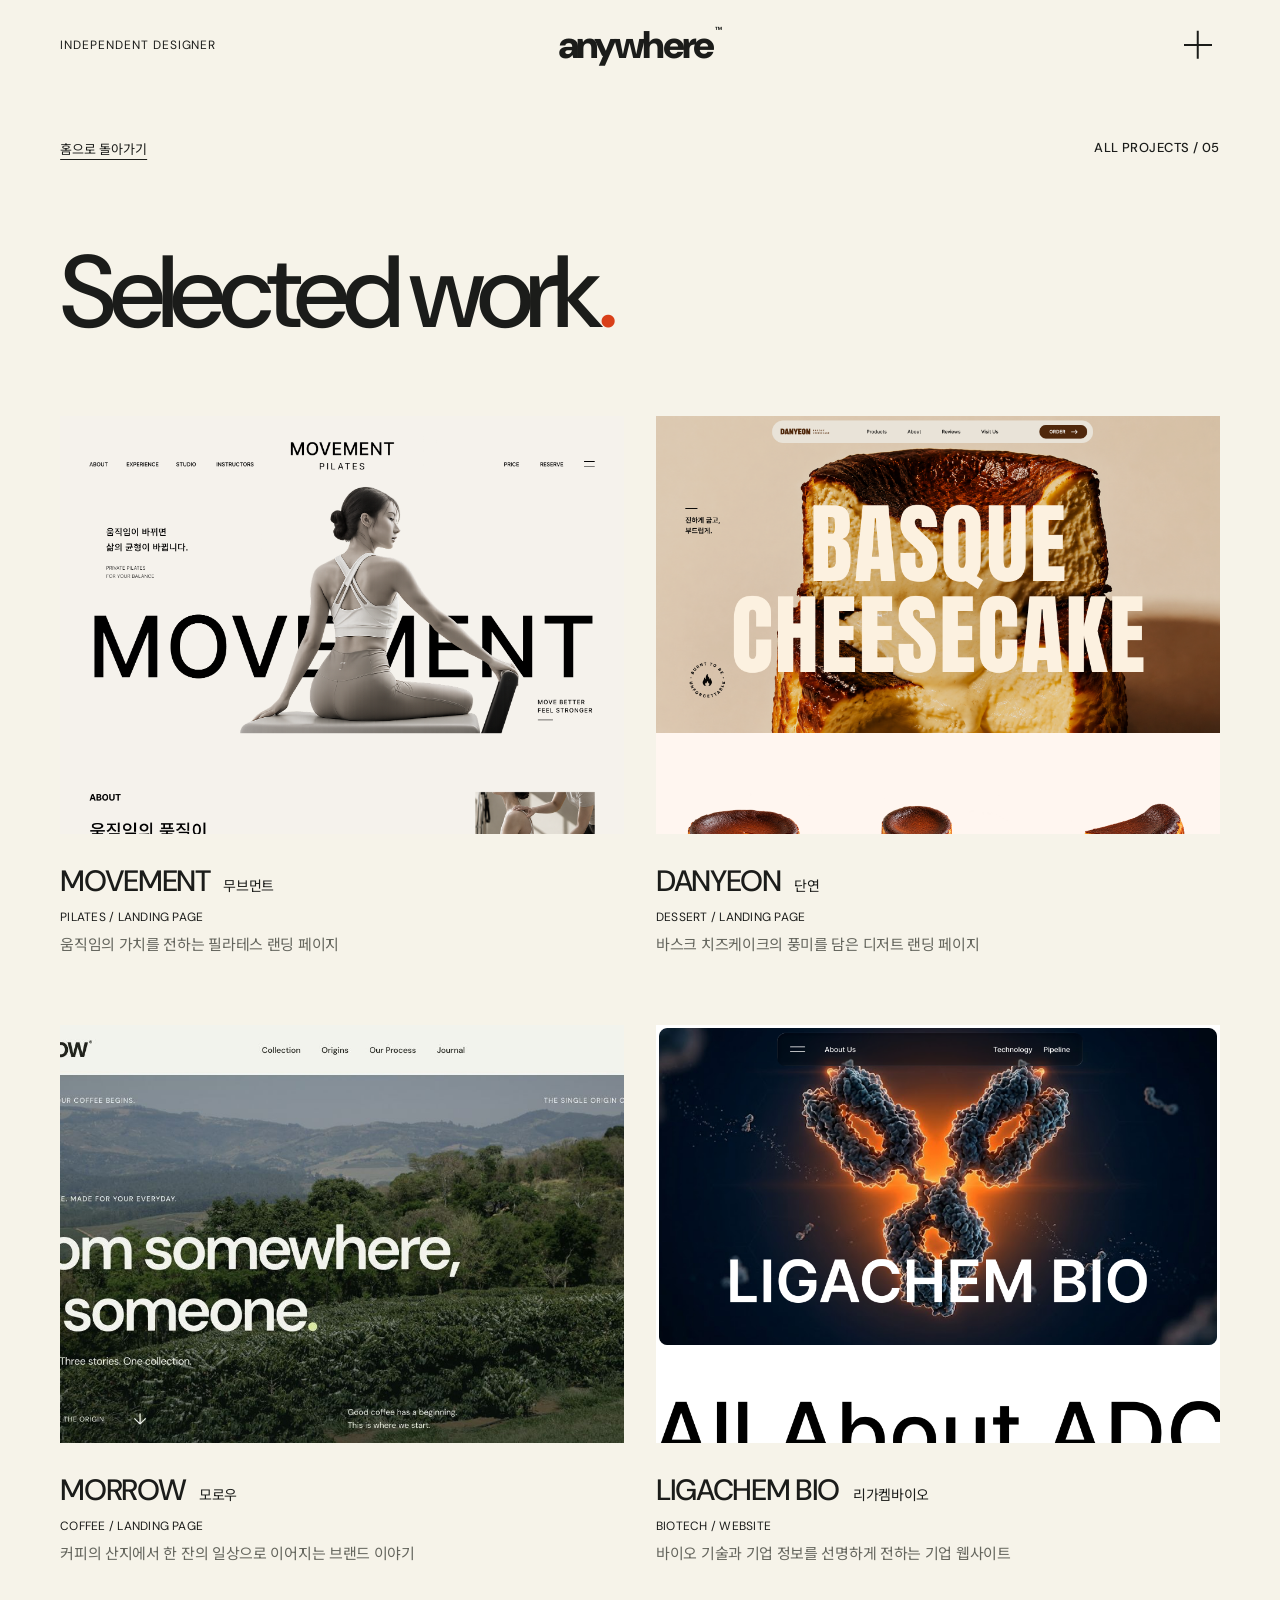
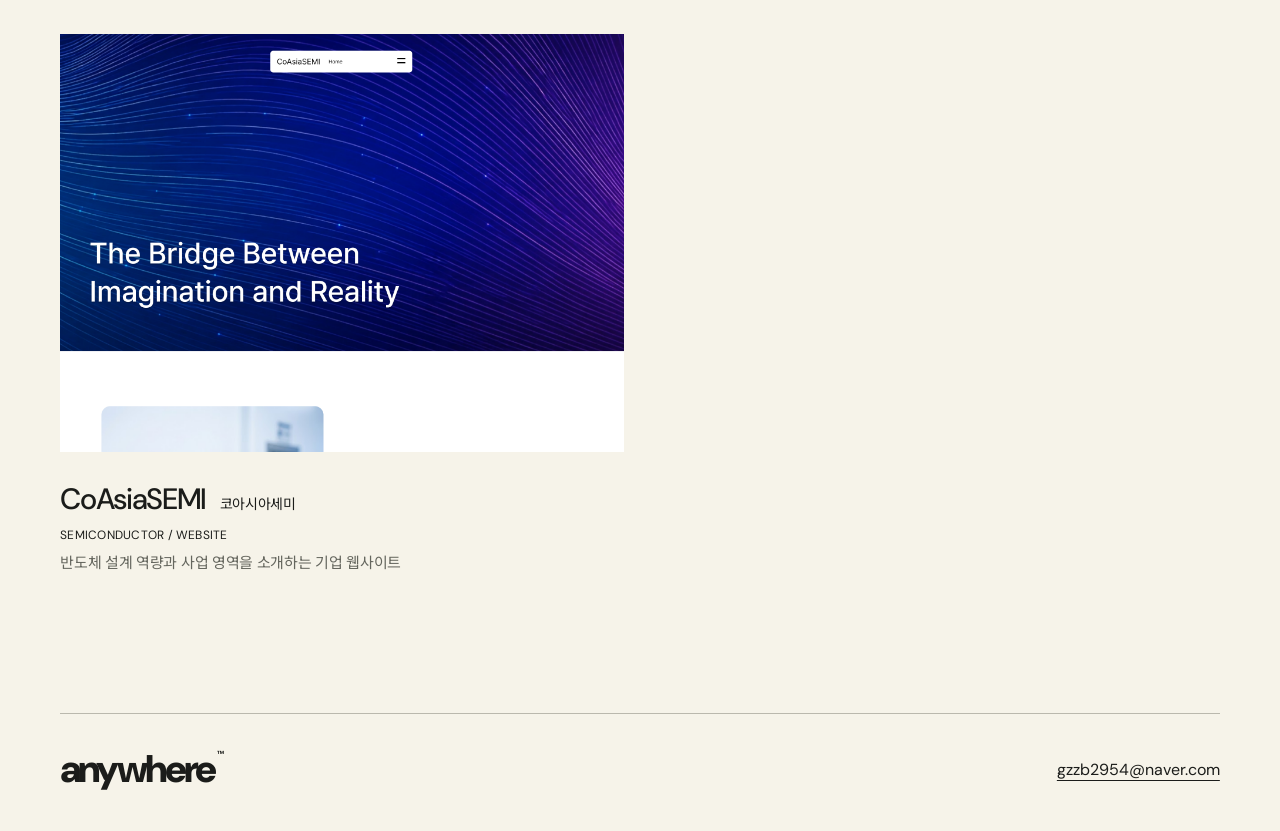
==== commit 2f7e327b: "Show all five portfolio projects" ====
--- a/projects/index.html
+++ b/projects/index.html
@@ -1 +1 @@
-<!doctype html><html lang="ko"><head><meta charset="UTF-8"><meta name="viewport" content="width=device-width,initial-scale=1"><title>전체 프로젝트 — anywhere</title><meta name="description" content="anywhere의 웹 디자인 프로젝트. 무브먼트, 단연, 모로우의 랜딩 페이지 디자인을 만나보세요."><meta name="theme-color" content="#f6f3e9"><link rel="icon" href="../assets/favicon.svg" type="image/svg+xml"><link rel="stylesheet" href="../design.css?v=morrow-cover-20260916"><script src="../site.js?v=spacing-1" defer></script></head><body class="archive-page" id="top"><a class="skip" href="#main">본문으로 건너뛰기</a><header class="site-header"><span class="header-caption">INDEPENDENT DESIGNER</span><a class="wordmark" href="../" aria-label="anywhere 홈">anywhere<sup>™</sup></a><button class="menu-toggle" id="menu-toggle" type="button" aria-label="메뉴 열기" aria-controls="site-menu" aria-expanded="false"><span class="plus" aria-hidden="true"></span></button></header><dialog class="site-menu" id="site-menu" aria-label="사이트 메뉴"><div class="menu-head"><span class="eyebrow">EXPLORE ANYWHERE</span><button class="menu-close" type="button" aria-label="메뉴 닫기"><span class="plus" aria-hidden="true"></span></button></div><nav aria-label="메인 메뉴"><a href="../#projects"><span>Work</span><small>01</small></a><a href="../#about"><span>About</span><small>02</small></a><a href="../#contact"><span>Contact</span><small>03</small></a></nav><div class="menu-bottom"><span class="eyebrow">DESIGN WITH INTENTION.</span><p>작은 관찰에서 시작해,<br>더 나은 경험을 만듭니다.</p><span class="eyebrow">UI / UX · WEB · BRANDING</span></div></dialog><noscript><nav class="fallback-nav" aria-label="메인 메뉴"><a href="../#projects">Work</a><a href="../#about">About</a><a href="../#contact">Contact</a></nav></noscript><main id="main"><section class="project-archive" aria-labelledby="archive-title"><div class="archive-top"><a class="return-link" href="../#projects">홈으로 돌아가기</a><span class="eyebrow">ALL PROJECTS / 03</span></div><h1 id="archive-title">Selected work<span>.</span></h1><div class="archive-grid"><article class="project"><a class="project-link" href="movement/"><div class="project-image landing-thumbnail"><img src="../assets/movement.png" width="1920" height="9188" alt="무브먼트 랜딩 페이지의 첫 화면" loading="lazy"><span class="project-open">VIEW PROJECT <svg class="arrow arrow-ne" viewBox="0 0 24 24" fill="none" aria-hidden="true"><path d="M7 17 17 7M7 7h10v10"/></svg></span></div><div class="project-meta"><h2>MOVEMENT <span class="project-korean">무브먼트</span></h2><span>PILATES / LANDING PAGE</span></div><p>움직임의 가치를 전하는 필라테스 랜딩 페이지</p></a></article><article class="project"><a class="project-link" href="danyeon/"><div class="project-image landing-thumbnail"><img src="../assets/danyeon.png" width="1920" height="7399" alt="단연 랜딩 페이지의 첫 화면" loading="lazy"><span class="project-open">VIEW PROJECT <svg class="arrow arrow-ne" viewBox="0 0 24 24" fill="none" aria-hidden="true"><path d="M7 17 17 7M7 7h10v10"/></svg></span></div><div class="project-meta"><h2>DANYEON <span class="project-korean">단연</span></h2><span>DESSERT / LANDING PAGE</span></div><p>바스크 치즈케이크의 풍미를 담은 디저트 랜딩 페이지</p></a></article><article class="project"><a class="project-link" href="morrow/"><div class="project-image landing-thumbnail"><img src="../assets/morrow-cover.jpg" width="1280" height="720" alt="MORROW의 커피 농장 이미지와 From somewhere, to someone. 문구가 담긴 첫 화면" loading="lazy"><span class="project-open">VIEW PROJECT <svg class="arrow arrow-ne" viewBox="0 0 24 24" fill="none" aria-hidden="true"><path d="M7 17 17 7M7 7h10v10"/></svg></span></div><div class="project-meta"><h2>MORROW <span class="project-korean">모로우</span></h2><span>COFFEE / LANDING PAGE</span></div><p>커피의 산지에서 한 잔의 일상으로 이어지는 브랜드 이야기</p></a></article></div></section></main><footer class="archive-footer"><a class="wordmark" href="../" aria-label="anywhere 홈">anywhere<sup>™</sup></a><a class="contact-email" href="mailto:gzzb2954@naver.com">gzzb2954@naver.com</a></footer></body></html>+<!doctype html><html lang="ko"><head><meta charset="UTF-8"><meta name="viewport" content="width=device-width,initial-scale=1"><title>전체 프로젝트 — anywhere</title><meta name="description" content="anywhere의 웹 디자인 프로젝트. 무브먼트, 단연, 모로우, 리가켐바이오, 코아시아세미의 웹사이트 디자인을 만나보세요."><meta name="theme-color" content="#f6f3e9"><link rel="icon" href="../assets/favicon.svg" type="image/svg+xml"><link rel="stylesheet" href="../design.css?v=corporate-projects-20260916"><script src="../site.js?v=spacing-1" defer></script></head><body class="archive-page" id="top"><a class="skip" href="#main">본문으로 건너뛰기</a><header class="site-header"><span class="header-caption">INDEPENDENT DESIGNER</span><a class="wordmark" href="../" aria-label="anywhere 홈">anywhere<sup>™</sup></a><button class="menu-toggle" id="menu-toggle" type="button" aria-label="메뉴 열기" aria-controls="site-menu" aria-expanded="false"><span class="plus" aria-hidden="true"></span></button></header><dialog class="site-menu" id="site-menu" aria-label="사이트 메뉴"><div class="menu-head"><span class="eyebrow">EXPLORE ANYWHERE</span><button class="menu-close" type="button" aria-label="메뉴 닫기"><span class="plus" aria-hidden="true"></span></button></div><nav aria-label="메인 메뉴"><a href="../#projects"><span>Work</span><small>01</small></a><a href="../#about"><span>About</span><small>02</small></a><a href="../#contact"><span>Contact</span><small>03</small></a></nav><div class="menu-bottom"><span class="eyebrow">DESIGN WITH INTENTION.</span><p>작은 관찰에서 시작해,<br>더 나은 경험을 만듭니다.</p><span class="eyebrow">UI / UX · WEB · BRANDING</span></div></dialog><noscript><nav class="fallback-nav" aria-label="메인 메뉴"><a href="../#projects">Work</a><a href="../#about">About</a><a href="../#contact">Contact</a></nav></noscript><main id="main"><section class="project-archive" aria-labelledby="archive-title"><div class="archive-top"><a class="return-link" href="../#projects">홈으로 돌아가기</a><span class="eyebrow">ALL PROJECTS / 05</span></div><h1 id="archive-title">Selected work<span>.</span></h1><div class="archive-grid"><article class="project"><a class="project-link" href="movement/"><div class="project-image landing-thumbnail"><img src="../assets/movement.png" width="1920" height="9188" alt="무브먼트 랜딩 페이지의 첫 화면" loading="lazy"><span class="project-open">VIEW PROJECT <svg class="arrow arrow-ne" viewBox="0 0 24 24" fill="none" aria-hidden="true"><path d="M7 17 17 7M7 7h10v10"/></svg></span></div><div class="project-meta"><h2>MOVEMENT <span class="project-korean">무브먼트</span></h2><span>PILATES / LANDING PAGE</span></div><p>움직임의 가치를 전하는 필라테스 랜딩 페이지</p></a></article><article class="project"><a class="project-link" href="danyeon/"><div class="project-image landing-thumbnail"><img src="../assets/danyeon.png" width="1920" height="7399" alt="단연 랜딩 페이지의 첫 화면" loading="lazy"><span class="project-open">VIEW PROJECT <svg class="arrow arrow-ne" viewBox="0 0 24 24" fill="none" aria-hidden="true"><path d="M7 17 17 7M7 7h10v10"/></svg></span></div><div class="project-meta"><h2>DANYEON <span class="project-korean">단연</span></h2><span>DESSERT / LANDING PAGE</span></div><p>바스크 치즈케이크의 풍미를 담은 디저트 랜딩 페이지</p></a></article><article class="project"><a class="project-link" href="morrow/"><div class="project-image landing-thumbnail"><img src="../assets/morrow-cover.jpg" width="1280" height="720" alt="MORROW의 커피 농장 이미지와 From somewhere, to someone. 문구가 담긴 첫 화면" loading="lazy"><span class="project-open">VIEW PROJECT <svg class="arrow arrow-ne" viewBox="0 0 24 24" fill="none" aria-hidden="true"><path d="M7 17 17 7M7 7h10v10"/></svg></span></div><div class="project-meta"><h2>MORROW <span class="project-korean">모로우</span></h2><span>COFFEE / LANDING PAGE</span></div><p>커피의 산지에서 한 잔의 일상으로 이어지는 브랜드 이야기</p></a></article><article class="project"><a class="project-link" href="ligachem-bio/"><div class="project-image landing-thumbnail"><img src="../assets/ligachem-bio.png" width="1920" height="10282" alt="리가켐바이오 웹사이트의 첫 화면" loading="lazy"><span class="project-open">VIEW PROJECT <svg class="arrow arrow-ne" viewBox="0 0 24 24" fill="none" aria-hidden="true"><path d="M7 17 17 7M7 7h10v10"/></svg></span></div><div class="project-meta"><h2>LIGACHEM BIO <span class="project-korean">리가켐바이오</span></h2><span>BIOTECH / WEBSITE</span></div><p>바이오 기술과 기업 정보를 선명하게 전하는 기업 웹사이트</p></a></article><article class="project"><a class="project-link" href="coasiasemi/"><div class="project-image landing-thumbnail"><img src="../assets/coasiasemi.png" width="1920" height="8232" alt="코아시아세미 웹사이트의 첫 화면" loading="lazy"><span class="project-open">VIEW PROJECT <svg class="arrow arrow-ne" viewBox="0 0 24 24" fill="none" aria-hidden="true"><path d="M7 17 17 7M7 7h10v10"/></svg></span></div><div class="project-meta"><h2>CoAsiaSEMI <span class="project-korean">코아시아세미</span></h2><span>SEMICONDUCTOR / WEBSITE</span></div><p>반도체 설계 역량과 사업 영역을 소개하는 기업 웹사이트</p></a></article></div></section></main><footer class="archive-footer"><a class="wordmark" href="../" aria-label="anywhere 홈">anywhere<sup>™</sup></a><a class="contact-email" href="mailto:gzzb2954@naver.com">gzzb2954@naver.com</a></footer></body></html>
--- a/design.css
+++ b/design.css
@@ -15,7 +15,7 @@
 
 @media(max-width:600px){.hero-foot{flex-wrap:wrap}.hero-foot>a{margin-left:auto}.footer-bottom{flex-wrap:wrap;gap:10px 20px}}
 
-.home-page>.site-header{position:fixed;inset:0 0 auto;background:transparent}.hero{padding:0;height:180vh;height:180svh;position:relative}.hero-stage{height:100vh;height:100svh;position:sticky;top:0;display:grid;place-items:center;overflow:hidden}.hero-frame{width:100%;height:100%;margin:0;transform-origin:center;will-change:transform}.hero-visual{height:100%;width:100%;display:grid;place-items:center;background:#eeece6;overflow:hidden}.hero-art-window{width:max(100%,calc(100vh * 1.85));width:max(100%,calc(100svh * 1.85));aspect-ratio:1672 / 710;overflow:hidden;flex:none}.hero-art{display:block;width:100%;height:auto;max-width:none;margin:-6.3% 0 -7.8%;transform:none}.hero-foot{position:absolute;bottom:24px;left:var(--pad);right:var(--pad);margin:0;z-index:2}.hero-foot>a{background:var(--paper);border-radius:30px;padding:10px 16px}.hero-stage+.about{position:relative}@media(max-width:600px){.hero{height:165vh;height:165svh;padding:0}.hero-art-window{width:150%;aspect-ratio:1672 / 710}.hero-art{width:100%;margin:-6.3% 0 -7.8%}.hero-foot{bottom:20px;gap:10px}.hero-foot>a{padding:8px 10px}.hero-foot>span:first-child{max-width:130px}}
+.home-page>.site-header{position:fixed;inset:0 0 auto;background:transparent}.hero{padding:0;height:180vh;height:180svh;position:relative}.hero-stage{height:100vh;height:100svh;position:sticky;top:0;display:grid;place-items:center;overflow:hidden}.hero-frame{width:100%;height:100%;margin:0;transform-origin:center;will-change:transform}.hero-visual{height:100%;width:100%;display:grid;place-items:center;background:#eeece6;overflow:hidden}.hero-art-window{width:100%;height:100%;position:relative;overflow:hidden;min-width:0}.hero-art{display:block;position:absolute;left:50%;top:50%;width:100%;height:100%;max-width:none;margin:0;object-fit:cover;object-position:center;transform:translate(-50%,-50%)}.hero-foot{position:absolute;bottom:24px;left:var(--pad);right:var(--pad);margin:0;z-index:2}.hero-foot>a{background:var(--paper);border-radius:30px;padding:10px 16px}.hero-stage+.about{position:relative}@media(max-width:600px){.hero{height:165vh;height:165svh;padding:0}.hero-art-window{width:100%;height:100%}.hero-art{width:100%;margin:0}.hero-foot{bottom:20px;gap:10px}.hero-foot>a{padding:8px 10px}.hero-foot>span:first-child{max-width:130px}}
 
 /* Original landing-page work: top crops for covers, uncropped full designs below. */
 .landing-thumbnail img{object-position:center top}.project-korean{font-size:.875rem;font-weight:400;letter-spacing:-.02em;margin-left:8px}.landing-cover-window{aspect-ratio:16/10;overflow:hidden}.case-cover.landing-cover img{width:100%;height:100%;max-height:none;object-fit:cover;object-position:center top}.landing-cover figcaption>a{display:inline-flex;align-items:center;gap:8px}.landing-cover .arrow,.original-link .arrow{width:18px;height:18px}.full-design{background:#e9e7e0}.full-design .section-top{padding-bottom:30px;border-bottom:1px solid var(--line);margin-bottom:45px}.full-design h2{font-weight:500;margin:0}.original-link{font-size:.875rem;display:inline-flex;align-items:center;gap:10px}.original-link:hover{color:var(--orange)}.full-design figure{max-width:1120px;margin:0 auto}.full-design figure>img{display:block;width:100%;height:auto;max-height:none;box-shadow:0 8px 40px #1b1c1a0d}.full-design figcaption{font-size:.75rem;color:var(--muted);margin-top:20px;line-height:1.6}.case-direction:has(+.full-design){padding-bottom:0}.case-direction:has(+.full-design) .design-notes{margin-bottom:65px}@media(max-width:600px){.landing-thumbnail{aspect-ratio:1.4}.landing-cover-window{aspect-ratio:16/10}.project-korean{font-size:.8125rem}.full-design .section-top{align-items:center;gap:10px;margin-bottom:25px;padding-bottom:22px}.full-design h2{font-size:.75rem}.original-link{font-size:.75rem;gap:5px}.full-design figcaption{font-size:.75rem}.case-direction:has(+.full-design) .design-notes{margin-bottom:40px}}
